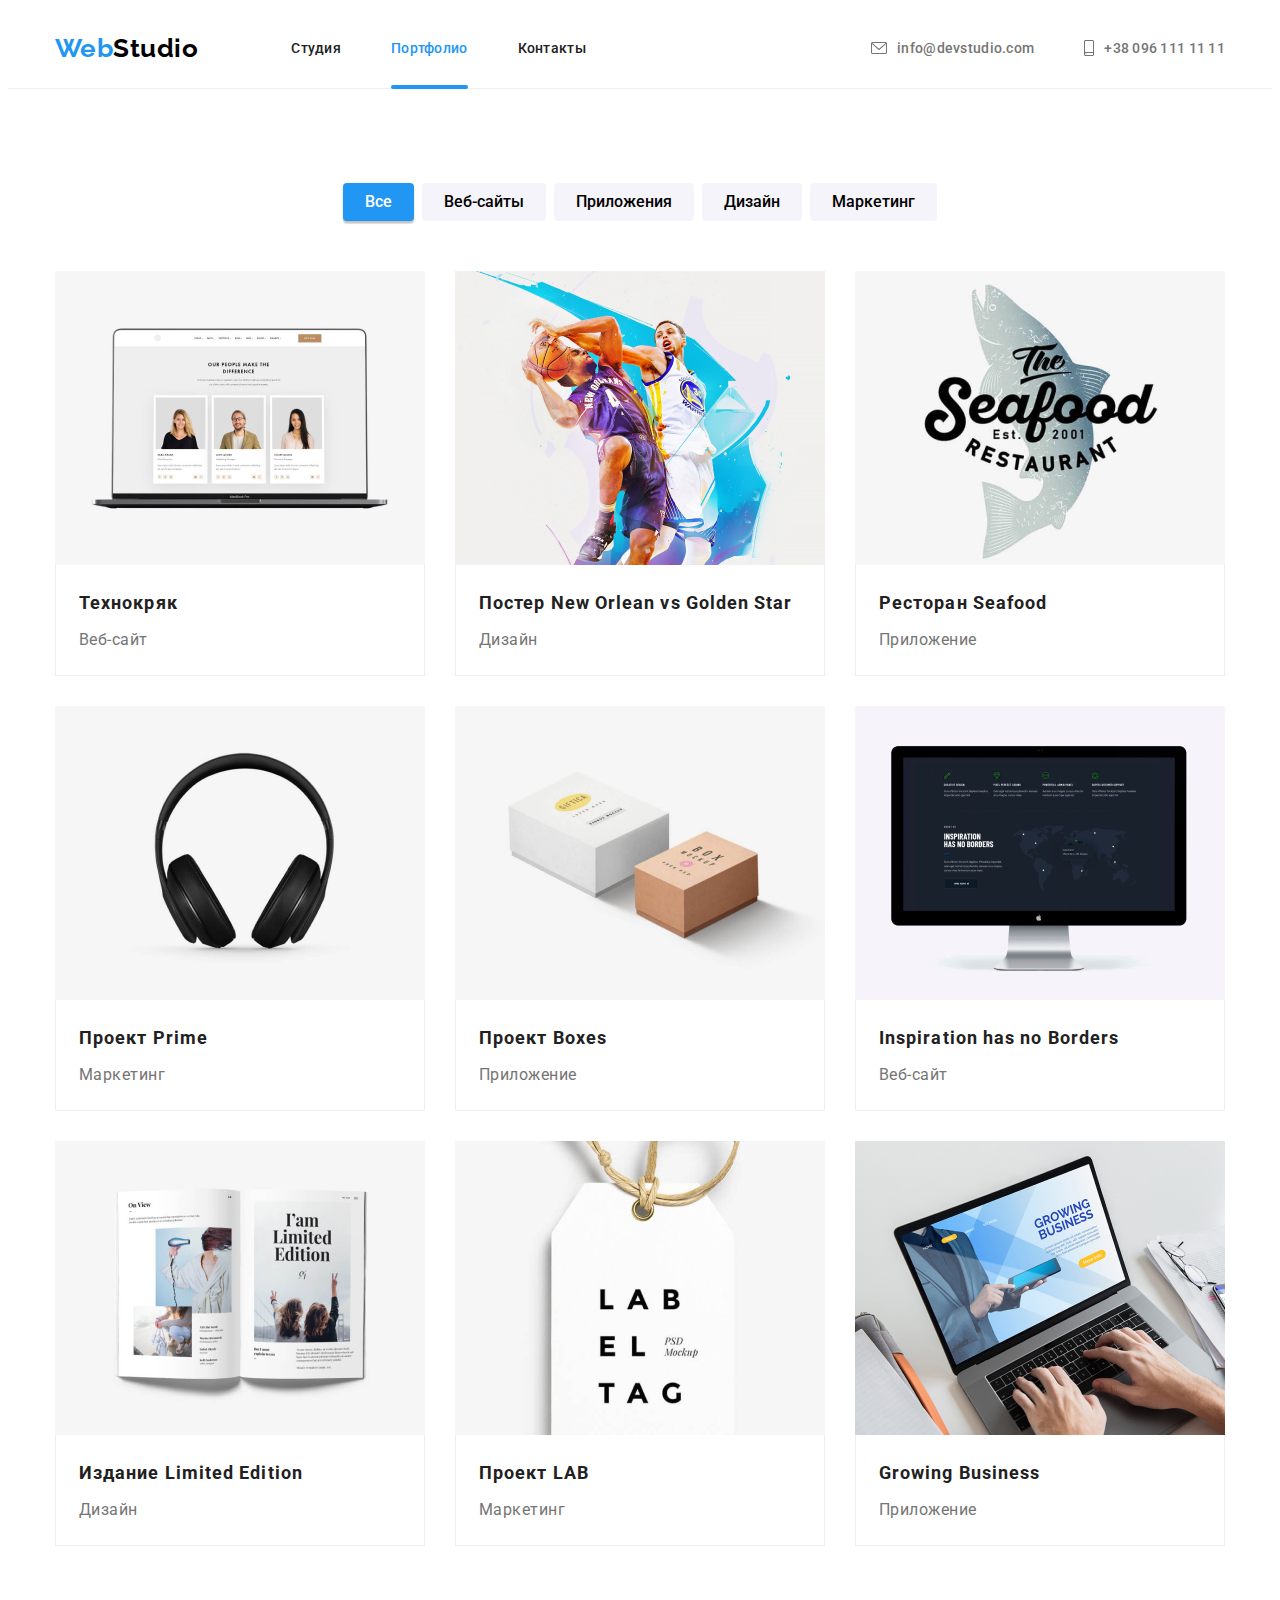
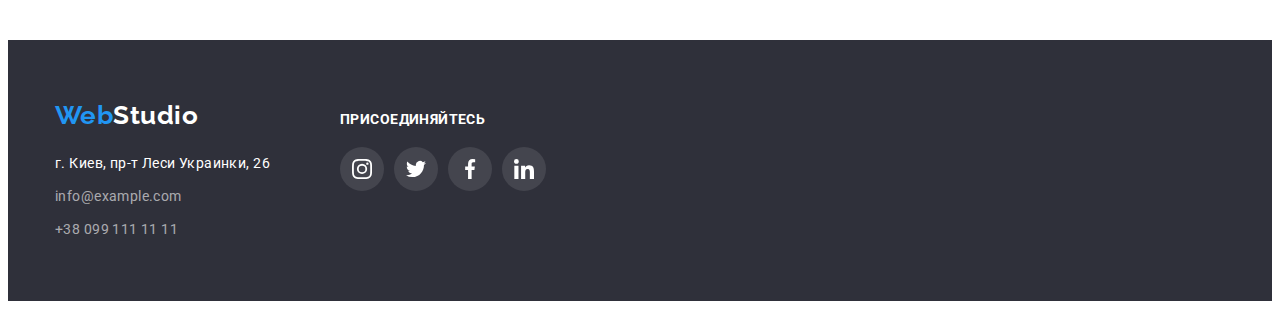
==== portfolio.html @ f6083e9a "create modal-form and form in footer" ====
<!DOCTYPE html>
<html lang="ru">
<head>
    <meta charset="UTF-8">
    <meta http-equiv="X-UA-Compatible" content="IE=edge">
    <meta name="viewport" content="width=device-width, initial-scale=1.0">
    <link rel="stylesheet" href="https://cdnjs.cloudflare.com/ajax/libs/modern-normalize/1.1.0/modern-normalize.min.css" integrity="sha512-wpPYUAdjBVSE4KJnH1VR1HeZfpl1ub8YT/NKx4PuQ5NmX2tKuGu6U/JRp5y+Y8XG2tV+wKQpNHVUX03MfMFn9Q==" crossorigin="anonymous" referrerpolicy="no-referrer" />
    <link rel="stylesheet" href="./styles.css">
    <link href="https://fonts.googleapis.com/css2?family=Raleway:wght@700&family=Roboto:wght@400;500;700;900&display=swap" rel="stylesheet">
    <title>Портфолио</title>
</head>
<body>
    <header>
        <div class="container header-alignment">
            <a href="./index.html" lang="en" class="link logo-header"><span class="logo-part">Web</span>Studio</a>
            <nav>
            <ul class="list menu-alignment">
                <li><a href="./index.html" class="link main-menu">Cтудия</a></li>
                <li><a href="./portfolio.html" class="link main-menu current">Портфолио</a></li>
                <li><a href="" class="link main-menu">Контакты</a></li>
            </ul>
            </nav>
            <ul class="list contacts-alignment">
                <li><a class="link contacts-header" href="mailto:info@devstudio.com"> 
                    <svg class="contacts-icon" width="16" height="12">
                        <use href="./images/sprite.svg#icon-mail"></use>
                    </svg>
                    info@devstudio.com</a></li>
                <li><a class="link contacts-header" href="tel:+380961111111">
                    <svg class="contacts-icon" width="10" height="16">
                        <use href="./images/sprite.svg#icon-tel"></use>
                    </svg>+38 096 111 11 11</a></li>
            </ul>
        </div>
    </header>
    <main>
        <section class="section">
            <div class="container">
                <h1 class="visually-hidden">Projects</h1>
                <ul class="list filters">
                    <li><button type="button" class="filter current-btn">Все</button></li>
                    <li><button type="button" class="filter">Веб-сайты</button></li>
                    <li><button type="button" class="filter">Приложения</button></li>
                    <li><button type="button" class="filter">Дизайн</button></li>
                    <li><button type="button" class="filter">Маркетинг</button></li>
                </ul>        
                <ul class="list projects">
                    <li class="project">
                        <a href="#" class="link project-link">
                            <div class="project-descr">
                                <img src="./images/portfolio/img1.jpg" alt="Технокряк" width="370" height="294">
                                <p class="overlay">Ресурс предлагает комплексные предложения с разным уровнем функционала и сервисов. Все это позволит посетителю получить исчерпывающие сведения о компании или частном лице.</p>
                            </div>
                            <div class="project-border">
                                <h2 class="project-header">Технокряк</h2>
                                <p class="project-paragraph">Веб-сайт</p>
                            </div>
                        </a>
                    </li>
                    <li class="project">
                        <a href="#" class="link project-link">
                            <div class="project-descr">
                                <img src="./images/portfolio/img2.jpg" alt="Постер New Orlean vs Golden Star" width="370" height="294">
                                <p class="overlay">Ресурс предлагает комплексные предложения с разным уровнем функционала и сервисов. Все это позволит посетителю получить исчерпывающие сведения о компании или частном лице.</p>
                            </div>                            
                            <div class="project-border">
                                <h2 class="project-header">Постер <span lang="en">New Orlean vs Golden Star</span></h2>
                                <p class="project-paragraph">Дизайн</p>
                            </div>
                        </a>
                    </li>
                    <li class="project">
                        <a href="#" class="link project-link">
                            <div class="project-descr">
                                <img src="./images/portfolio/img3.jpg" alt="Ресторан Seafood" width="370" height="294">
                                <p class="overlay">Ресурс предлагает комплексные предложения с разным уровнем функционала и сервисов. Все это позволит посетителю получить исчерпывающие сведения о компании или частном лице.</p>
                            </div>                            
                            <div class="project-border">
                                <h2 class="project-header">Ресторан <span lang="en">Seafood</span></h2>
                                <p class="project-paragraph">Приложение</p>
                            </div>
                        </a>
                    </li>
                    <li class="project">
                        <a href="#" class="link project-link">
                            <div class="project-descr">
                                <img src="./images/portfolio/img4.jpg" alt="Проект Prime" width="370" height="294">
                                <p class="overlay">Ресурс предлагает комплексные предложения с разным уровнем функционала и сервисов. Все это позволит посетителю получить исчерпывающие сведения о компании или частном лице.</p>
                            </div>                            
                            <div class="project-border">
                                <h2 class="project-header">Проект <span lang="en">Prime</span></h2>
                                <p class="project-paragraph">Маркетинг</p>
                            </div>
                        </a>
                    </li>
                    <li class="project">
                        <a href="#" class="link project-link">
                            <div class="project-descr">
                                <img src="./images/portfolio/img5.jpg" alt="Проект Boxes" width="370" height="294">
                                <p class="overlay">Ресурс предлагает комплексные предложения с разным уровнем функционала и сервисов. Все это позволит посетителю получить исчерпывающие сведения о компании или частном лице.</p>
                            </div>                            
                            <div class="project-border">
                                <h2 class="project-header">Проект <span lang="en">Boxes</span></h2>
                                <p class="project-paragraph">Приложение</p>
                            </div>
                        </a>
                    </li>
                    <li class="project">
                        <a href="#" class="link project-link">
                            <div class="project-descr">
                                <img src="./images/portfolio/img6.jpg" alt="Inspiration has no Borders" width="370" height="294">
                                <p class="overlay">Ресурс предлагает комплексные предложения с разным уровнем функционала и сервисов. Все это позволит посетителю получить исчерпывающие сведения о компании или частном лице.</p>
                            </div>            
                            <div class="project-border">
                                <h2 class="project-header" lang="en">Inspiration has no Borders</h2>
                                <p class="project-paragraph">Веб-сайт</p>
                            </div>
                        </a>
                    </li>
                    <li class="project">
                        <a href="#" class="link project-link">
                            <div class="project-descr">
                                <img src="./images/portfolio/img7.jpg" alt="Издание Limited Edition" width="370" height="294">
                                <p class="overlay">Ресурс предлагает комплексные предложения с разным уровнем функционала и сервисов. Все это позволит посетителю получить исчерпывающие сведения о компании или частном лице.</p>
                            </div>
                            <div class="project-border">
                                <h2 class="project-header">Издание <span lang="en">Limited Edition</span></h2>
                                <p class="project-paragraph">Дизайн</p>
                            </div>
                        </a>
                    </li>
                    <li class="project">
                        <a href="#" class="link project-link">
                            <div class="project-descr">
                                <img src="./images/portfolio/img8.jpg" alt="Проект LAB" width="370" height="294">
                                <p class="overlay">Ресурс предлагает комплексные предложения с разным уровнем функционала и сервисов. Все это позволит посетителю получить исчерпывающие сведения о компании или частном лице.</p>
                            </div>
                            <div class="project-border">
                                <h2 class="project-header">Проект <span lang="en">LAB</span></h2>
                                <p class="project-paragraph">Маркетинг</p> 
                            </div>                     
                        </a>
                    </li>
                    <li class="project">
                        <a href="#" class="link project-link">
                            <div class="project-descr">
                                <img src="./images/portfolio/img9.jpg" alt="Growing Business" width="370" height="294">
                                <p class="overlay">Ресурс предлагает комплексные предложения с разным уровнем функционала и сервисов. Все это позволит посетителю получить исчерпывающие сведения о компании или частном лице.</p>
                            </div>
                            <div class="project-border">
                                <h2 class="project-header" lang="en">Growing Business</h2>
                                <p class="project-paragraph">Приложение</p>   
                            </div>   
                        </a>
                    </li>
                </ul>
            </div>
        </section>
    </main>
    <footer>
        <div class="container footer-alignment">
            <div class="links-footer">
                <a href="./index.html" lang="en" class="link logo-footer"><span class="logo-part">Web</span>Studio</a>
                <address>
                <ul class="list">
                    <li><a href="https://goo.gl/maps/jvZkEeuZgT2ocz416" rel="noopener nofollow noreferrer" class="link adress-footer">г. Киев, пр-т Леси Украинки, 26</a></li>
                    <li class="contacts-list-footer"><a href="mailto:info@example.com" class="link contacts-footer">info@example.com</a></li>
                    <li class="contacts-list-footer"><a href="tel:+380991111111" class="link contacts-footer">+38 099 111 11 11</a></li>
                </ul>
                </address> 
            </div>   
            <div class="sn-footer">
                <h3 class="header-footer">присоединяйтесь</h3>
                <ul class="list social-networks">
                    <li><a href="#" class="link sn-footer-link">
                            <svg width="20" height="20">
                            <use href="./images/sprite.svg#icon-instagram"/></svg>
                        </a>
                    </li>
                    <li><a href="#" class="link sn-footer-link">
                            <svg width="20" height="20">
                            <use href="./images/sprite.svg#icon-twitter"/></svg>
                        </a>
                    </li>
                    <li><a href="#" class="link sn-footer-link">
                            <svg width="20" height="20">
                            <use href="./images/sprite.svg#icon-facebook"/></svg>
                        </a>
                    </li>
                    <li><a href="#" class="link sn-footer-link">
                            <svg width="20" height="20">
                            <use href="./images/sprite.svg#icon-linkedin"/></svg>
                        </a>
                    </li>
                </ul>
            </div>  
        </div>
    </footer> 
</body>
</html>
---- styles.css ----
html {
    box-sizing: border-box;
}

*,
*::after,
*::before {
    box-sizing: inherit;
}

body {
    font-family: 'Roboto', 'Raleway', sans-serif;
    color: #212121;
    letter-spacing: 0.03em;
}

p,
h1,
h2,
h3,
h4,
h5,
h6 {
    margin: 0;
}


ul,
ol{
    margin: 0;
    padding-left: 0;
}

img {
    display: block;
    max-width: 100%;
    height: auto;
}


.container {
    width: 1200px;
    margin-left: auto;
    margin-right: auto;
    padding-left: 15px;
    padding-right: 15px;
}

:root {
    --bgd-color: #2F303A;
    --translucent-bgd-color: rgba(47, 48, 58, 0.4);
    --label-bgd-color: rgba(47, 48, 58, 0.8);
    --accent-color: #2196F3;
    --special-color: #188CE8;
    --p-color: #757575;
    --milk-color: #F5F4FA;
    --main-color: #212121;
    --clear-gray-color: rgba(255, 255, 255, 0.6);
    --light-gray-color: rgba(238, 238, 238, 1);
    --translucent-white-color: rgba(255, 255, 255, 0.1);
    --white-color: #fff;
    --black-color: #000;
    --sn-icon-color: #AFB1B8;
    --overlay-color: rgba(33, 150, 243, 0.9);
    --backdrop-color: rgba(0, 0, 0, 0.2);
    --border-btn-color: rgba(0, 0, 0, 0.1);
    --border-input-color: rgba(33, 33, 33, 0.2);
    --placeholder-color: rgba(117, 117, 117, 0.5);
}

.section {
    padding-top: 94px;
    padding-bottom: 94px;
}

.no-padding {
    padding-top: 0;
}

.link {
    text-decoration: none;
    transition: color 250ms cubic-bezier(0.4, 0, 0.2, 1);
}


.list {
    list-style-type: none;
}

.visually-hidden {
    position: absolute;
    width: 1px;
    height: 1px;
    margin: -1px;
    border: 0;
    padding: 0;
    white-space: nowrap;
    clip-path: inset(100%);
    clip: rect(0 0 0 0);
    overflow: hidden;
}

header {
    border-bottom: 1px solid var(--light-gray-color);
}

.logo-header {
    color: var(--black-color);
    font-family: 'Raleway';
    font-weight: 700;
    font-size: 26px;
    line-height: 31px;
    margin-right:93px;
    padding: 25px 0 24px;
}

.logo-part {
    color: var(--accent-color);
}

.header-alignment {
    display: flex;
    align-items: center;
}

.menu-alignment {
    display: flex;
    gap: 50px;
}

.main-menu {
    position: relative;
    color: inherit;
    letter-spacing: 0.02em;
    font-weight: 500;
    font-size: 14px;
    line-height: 16px;
    display: block;
    padding: 32px 0;    
}

.main-menu::after {
    position: absolute;
    bottom: -1px;
    content: '';
    display: block;
    width: 100%;
    height: 4px;
    background-color: var(--accent-color);
    border-radius: 2px;
    opacity: 0;
    transform: scaleX(0);
    transition: transform 250ms cubic-bezier(0.4, 0, 0.2, 1), opacity 250ms cubic-bezier(0.4, 0, 0.2, 1);
}

.main-menu:hover::after {
    opacity: 1;
    transform: scaleX(1);
}

.link:hover,
.link:focus,
.current {
    color: var(--accent-color);
}

.current::after {
    position: absolute;
    bottom: -1px;
    content: '';
    display: block;
    width: 100%;
    height: 4px;
    background-color: var(--accent-color);
    border-radius: 2px;
    opacity: 1;
    transform: scaleX(1);
}


.contacts-alignment {
    display: flex;
    margin-left: auto;
    gap: 50px;
}

.contacts-header {
    color: var(--p-color);
    font-weight: 500;
    font-size: 14px;
    line-height: 16px;
    letter-spacing: 0.02em;
    display: flex;
    justify-content: center;
    align-items: center;
    padding: 32px 0;
}

.contacts-icon {
    margin-right: 10px;
    fill: currentColor;
    transition: fill 250ms cubic-bezier(0.4, 0, 0.2, 1);
}

.contacts-icon:hover,
.contacts-icon:focus {
    fill: currentColor;
}

.hero {
    background-color: var(--bgd-color);
    background-image:  
        linear-gradient(
            var(--translucent-bgd-color),
            var(--translucent-bgd-color)),
        url(./images/hero.jpg);
    max-width: 1600px; 
    margin-left: auto;
    margin-right: auto;
    text-align: center;
    padding: 200px 0;
}

.header-hero {
    font-weight: 900;
    font-size: 44px;
    line-height: 60px;
    color: var(--white-color);
    text-transform: uppercase;
    letter-spacing: 0.06em;
    margin-bottom: 30px;
}

.hero .container {
    width: 696px;
}

.hero-button {
    color: var(--white-color);
    background-color: var(--accent-color);
    cursor: pointer;
    border: none;
    box-shadow: 0px 4px 4px rgba(0, 0, 0, 0.15);
    border-radius: 4px;
    padding: 10px 32px;
    font-weight: 700;
    font-size: 16px;
    line-height: 30px;
    letter-spacing: 0.06em;
    font-family: inherit;
    transition: background-color 250ms cubic-bezier(0.4, 0, 0.2, 1);
}

.hero-button:hover
.hero-button:focus {
    background-color: var(--special-color);
}

.alignment {
    display: flex;
    gap: 30px;
}

.feature {
    flex-basis: calc((100% - 90px) / 4);
}

.feature-box {
    width: 100%;
    height: 120px;
    background-color: var(--milk-color);
    border-radius: 4px;
    margin-bottom: 30px;
    display: flex;
    justify-content: center;
    align-items: center;
}

.feature-header {
    font-weight: 700;
    font-size: 14px;
    line-height: 16px;
    text-transform: uppercase;
    width: 270px;
    margin-bottom: 10px;
}

.feature-paragraph {
    font-weight: 400;
    font-size: 14px;
    line-height: 24px;
    color: var(--p-color);
    width: 270px;
}

.employment {
    position: relative;
}

.label {
    position: absolute;
    bottom: 0;
    width: 100%;
    height: 70px;
    display: flex;
    align-items: center;
    justify-content: center;
    font-weight: 700;
    font-size: 14px;
    line-height: 16px;
    text-align: center;
    letter-spacing: 0.03em;
    text-transform: uppercase;
    color: var(--white-color);
    background-color: var(--label-bgd-color);
}

.index-header {
    font-weight: 700;
    font-size: 36px;
    line-height: 42px;
    text-align: center;
    margin-bottom: 50px;
}

.team {
    background-color: var(--milk-color);
}

.team-cards {
    padding: 30px 0;
}

.team-card {
    box-shadow: 0px 1px 3px rgba(0, 0, 0, 0.12), 0px 1px 1px rgba(0, 0, 0, 0.14), 0px 2px 1px rgba(0, 0, 0, 0.2);
    border-radius: 0px 0px 4px 4px;
    background-color: var(--white-color);
    text-align: center;
}

.team-name {
    font-weight: 500;
    font-size: 16px;
    line-height: 19px;
    margin-bottom: 10px;
}

.team-post {
    font-weight: 400;
    font-size: 16px;
    line-height: 19px;
    color: var(--p-color);
    margin-bottom: 16px;
}

.social-networks {
    display: flex;
    justify-content: center;
    gap: 10px;
}

.social-network {
    display: flex;
    justify-content: center;
    align-items: center;
    background-color: inherit;
    width: 44px;
    height: 44px;
    border-radius: 50%;
    transition: background-color 250ms cubic-bezier(0.4, 0, 0.2, 1);
}

.social-network:hover,
.social-network:focus {
    background-color: var(--accent-color);
}

.sn-icon {
    fill: var(--sn-icon-color);
    transition: fill 250ms cubic-bezier(0.4, 0, 0.2, 1);
}

.social-network:hover .sn-icon,
.social-network:focus .sn-icon{
    fill: var(--white-color);
}

.clients {
    display: flex;
    justify-content: center;
    gap: 30px;
}

.client {
    height: 92px;
    flex-basis: calc((100% - 150px) / 6)
}

.client-link {
    width: 100%;
    height: 100%;
    border: 1px solid var(--sn-icon-color);
    border-radius: 4px;
    outline: transparent;
    display: flex;
    justify-content: center;
    align-items: center;
    transition: border-color 250ms cubic-bezier(0.4, 0, 0.2, 1);
}

.client-link:hover,
.client-link:focus {
    border-color: var(--accent-color);
}

.client-icon {
    fill: var(--sn-icon-color);
    transition: fill 250ms cubic-bezier(0.4, 0, 0.2, 1);
}

.client-link:hover .client-icon,
.client-link:focus .client-icon {
    fill: currentColor;
}

footer {
    background-color: var(--bgd-color);
    padding: 60px 0;
}

.footer-alignment {
    display: flex;
    align-items: baseline;
}

.links-footer {
    margin-right: 70px;
}

.logo-footer {
    color: var(--white-color);
    font-family: 'Raleway';
    font-weight: 700;
    font-size: 26px;
    line-height: 31px;
    display: block;
    margin-bottom: 20px;
}

.contacts-footer {
    font-family: inherit;
    font-style: normal;
    font-weight: 400;
    font-size: 14px;
    line-height: 24px;
    letter-spacing: 0.03em;
    color: var(--clear-gray-color);
    display: block;
}

.contacts-list-footer {
    margin-top: 9px;
}

.adress-footer {
    color: var(--white-color);
    display: flex;
    font-family: inherit;
    font-style: normal;
    margin-top: 20px;
    font-weight: 400;
    font-size: 14px;
    line-height: 24px;
    letter-spacing: 0.03em;
    color: var(--white-color);
}

.sn-footer {
    display: flex;
    flex-direction: column;
}

.header-footer {
    font-weight: 700;
    font-size: 14px;
    line-height: 16px;
    letter-spacing: 0.03em;
    text-transform: uppercase;
    color: var(--white-color);
    margin-bottom: 20px;
}

.sn-footer-link {
    display: flex;
    justify-content: center;
    align-items: center;
    background-color: var(--translucent-white-color);
    fill: var(--white-color);
    width: 44px;
    height: 44px;
    border-radius: 50%;
    transition: background-color 250ms cubic-bezier(0.4, 0, 0.2, 1);
}

.sn-footer-link:hover,
.sn-footer-link:focus {
    background-color: var(--accent-color);
}

.footer-form {
    display: flex;
    justify-content: center;
}

.filters {
    display: flex;
    justify-content: center;
    margin-bottom: 50px;
    gap: 8px;
}

.filter {
    cursor: pointer;
    background-color: var(--milk-color);
    border-radius: 4px;
    border: none;
    padding: 6px 22px;
    font-weight: 500;
    font-size: 16px;
    line-height: 26px;
    text-align: center;
    font-family: inherit;
    transition: color 250ms cubic-bezier(0.4, 0, 0.2, 1), background-color 250ms cubic-bezier(0.4, 0, 0.2, 1), box-shadow 250ms cubic-bezier(0.4, 0, 0.2, 1);
}

.filter:focus,
.filter:hover,
.current-btn {
    color: var(--white-color);
    background-color: var(--accent-color);
    box-shadow: 0px 3px 1px rgba(0, 0, 0, 0.1), 0px 1px 2px rgba(0, 0, 0, 0.08), 0px 2px 2px rgba(0, 0, 0, 0.12);
}

.projects {
    display: flex;
    flex-wrap: wrap;
    gap: 30px;
}

.project {
    flex-basis: calc((100% - 60px) / 3);
}

.project-border {
    border: 1px solid var(--light-gray-color);
    background-color: var(--white-color);
    border-top: none;
    padding: 20px 23px;
}

.project-link {
    display: block;
    transition: box-shadow 250ms cubic-bezier(0.4, 0, 0.2, 1);
}

.project-link:hover,
.project-link:focus {
    box-shadow: 0px 1px 1px rgba(0, 0, 0, 0.12), 0px 4px 4px rgba(0, 0, 0, 0.06), 1px 4px 6px rgba(0, 0, 0, 0.16);
}

.project-descr{
    position: relative;
    overflow: hidden;
    width: 370px;
    height: 294px;
}

.overlay {
    position: absolute;
    bottom: 0;
    padding: 63px 24px;
    font-weight: 400;
    font-size: 18px;
    line-height: 28px;
    letter-spacing: 0.03em;
    color: var(--white-color);
    background-color: var(--overlay-color);
    width: 100%;
    height: 100%;    
    transform: translateY(100%);
    transition: transform 250ms cubic-bezier(0.4, 0, 0.2, 1);;
}

.project-link:hover .overlay,
.project-link:focus .overlay {
    transform: translateY(0);
}


.project-header {
    font-weight: 700;
    font-size: 18px;
    line-height: 36px;
    letter-spacing: 0.06em;
    color: var(--main-color);
    text-align: left;
    margin-bottom: 4px;
}

.project-paragraph {
    font-weight: 400;
    font-size: 16px;
    line-height: 30px;
    color: var(--p-color);
}

.backdrop {
    position: fixed;
    top: 0;
    left: 0;
    width: 100%;
    height: 100%;
    background-color: var(--backdrop-color);
    opacity: 1;
    transition: opacity 250ms cubic-bezier(0.4, 0, 0.2, 1);
}

.backdrop.is-hidden {
    opacity: 0;
    pointer-events: none;
}

.modal {
    position: absolute;
    top: 50%;
    left: 50%;
    display: flex;
    flex-direction: column;
    width: 528px;
    height: 581px;
    padding: 40px;
    background: var(--white-color);
    box-shadow: 0px 1px 3px rgba(0, 0, 0, 0.12), 0px 1px 1px rgba(0, 0, 0, 0.14), 0px 2px 1px rgba(0, 0, 0, 0.2);
    border-radius: 4px;
    transform: translate(-50%,-50%);
    transition: transform 250ms cubic-bezier(0.4, 0, 0.2, 1);
}

.backdrop.is-hidden .modal {
    transform: translate(-50%, -100%);
}

.close-button {
    position: absolute;
    top: 8px;
    right: 8px;
    width: 30px;
    height: 30px;
    padding: 6px;
    border: 1px solid var(--border-btn-color);
    border-radius: 50%;
    background: var(--white-color);
    cursor: pointer;
}

.close-icon {
    fill: var(--black-color);
    transition: fill 250ms cubic-bezier(0.4, 0, 0.2, 1);
}

.close-button:hover .close-icon,
.close-button:focus .close-icon {
    fill: var(--accent-color);
}

.modal-header {
    text-align: center;
    font-weight: 700;
    font-size: 20px;
    line-height: 23px;
    letter-spacing: 0.03em;
    margin-bottom: 12px;
}

.modal-form {
}

.form-div {
    position: relative;
    display: flex;
    flex-direction: column;
    gap: 4px;
    margin-bottom: 10px;
}

.form-input {
    width: 100%;
    height: 40px;
    padding: 0 12px 0 42px;
    border: 1px solid var(--border-input-color);
    border-radius: 4px;
    cursor: pointer;
    font-weight: 400;
    font-size: 14px;
    line-height: 14px;
    letter-spacing: 0.01em;
    color: var(--main-color);
}

.form-input::placeholder {
    font-weight: 400;
    font-size: 12px;
    line-height: 14px;
    letter-spacing: 0.01em;
    color: var(--main-color);
}

.form-label {
    font-weight: 400;
    font-size: 12px;
    line-height: 14px;
    letter-spacing: 0.01em;
    color: var(--p-color);
    cursor: pointer;
}

.modal-icon {
    position: absolute;
    left: 12px;
    bottom: 11px;
    fill: var(--main-color);
}


.comment-input {
    resize: none;
    width: 100%;
    height: 120px;
    padding: 12px 16px;
    border: 1px solid var(--border-input-color);
    border-radius: 4px;
    font-weight: 400;
    font-size: 14px;
    line-height: 14px;
    letter-spacing: 0.01em;
}

.form-input:hover,
.form-input:focus,
.comment-input:hover,
.comment-input:focus {
    outline: none;
    border-color: var(--accent-color);
}

.form-div:hover .modal-icon,
.form-div:focus .modal-icon {
    fill: var(--accent-color);
}

.comment-input::placeholder {
    font-weight: 400;
    font-size: 12px;
    line-height: 14px;
    letter-spacing: 0.01em;
    color: var(--placeholder-color);
}

.check-div {
    margin-top: 20px;
    margin-bottom: 30px;
}

.check{
    font-weight: 400;
    font-size: 14px;
    line-height: 24px;
    letter-spacing: 0.03em;
    color: var(--p-color);
    display: flex;
    justify-content: center;
    align-items: center;
}

.check-icon {
    display: block;
    width: 16px;
    height: 15px;
    background-image: url(./images/sprite.svg#icon-nocheck);

    background-size: contain;
}

.checkbox:checked + .check-icon {
    background-color: var(--accent-color);
    background-image: url(./images/sprite.svg#icon-check) var(--white-color);
    background-size: contain;
}

.agreement {
    color: var(--accent-color);
}

.send-button {
    display: block;
    margin: 0 auto;
    padding: 10px 56px;
    font-weight: 700;
    font-size: 16px;
    line-height: 30px;
    background-color: var(--accent-color);
    box-shadow: 0px 4px 4px rgba(0, 0, 0, 0.15);
    border: 0px;
    border-radius: 4px;
    text-align: center;
    letter-spacing: 0.06em;
    color: var(--white-color);
    cursor: pointer;
}

.send-button:hover,
.send-button:focus {
    background-color: var(--special-color);
}
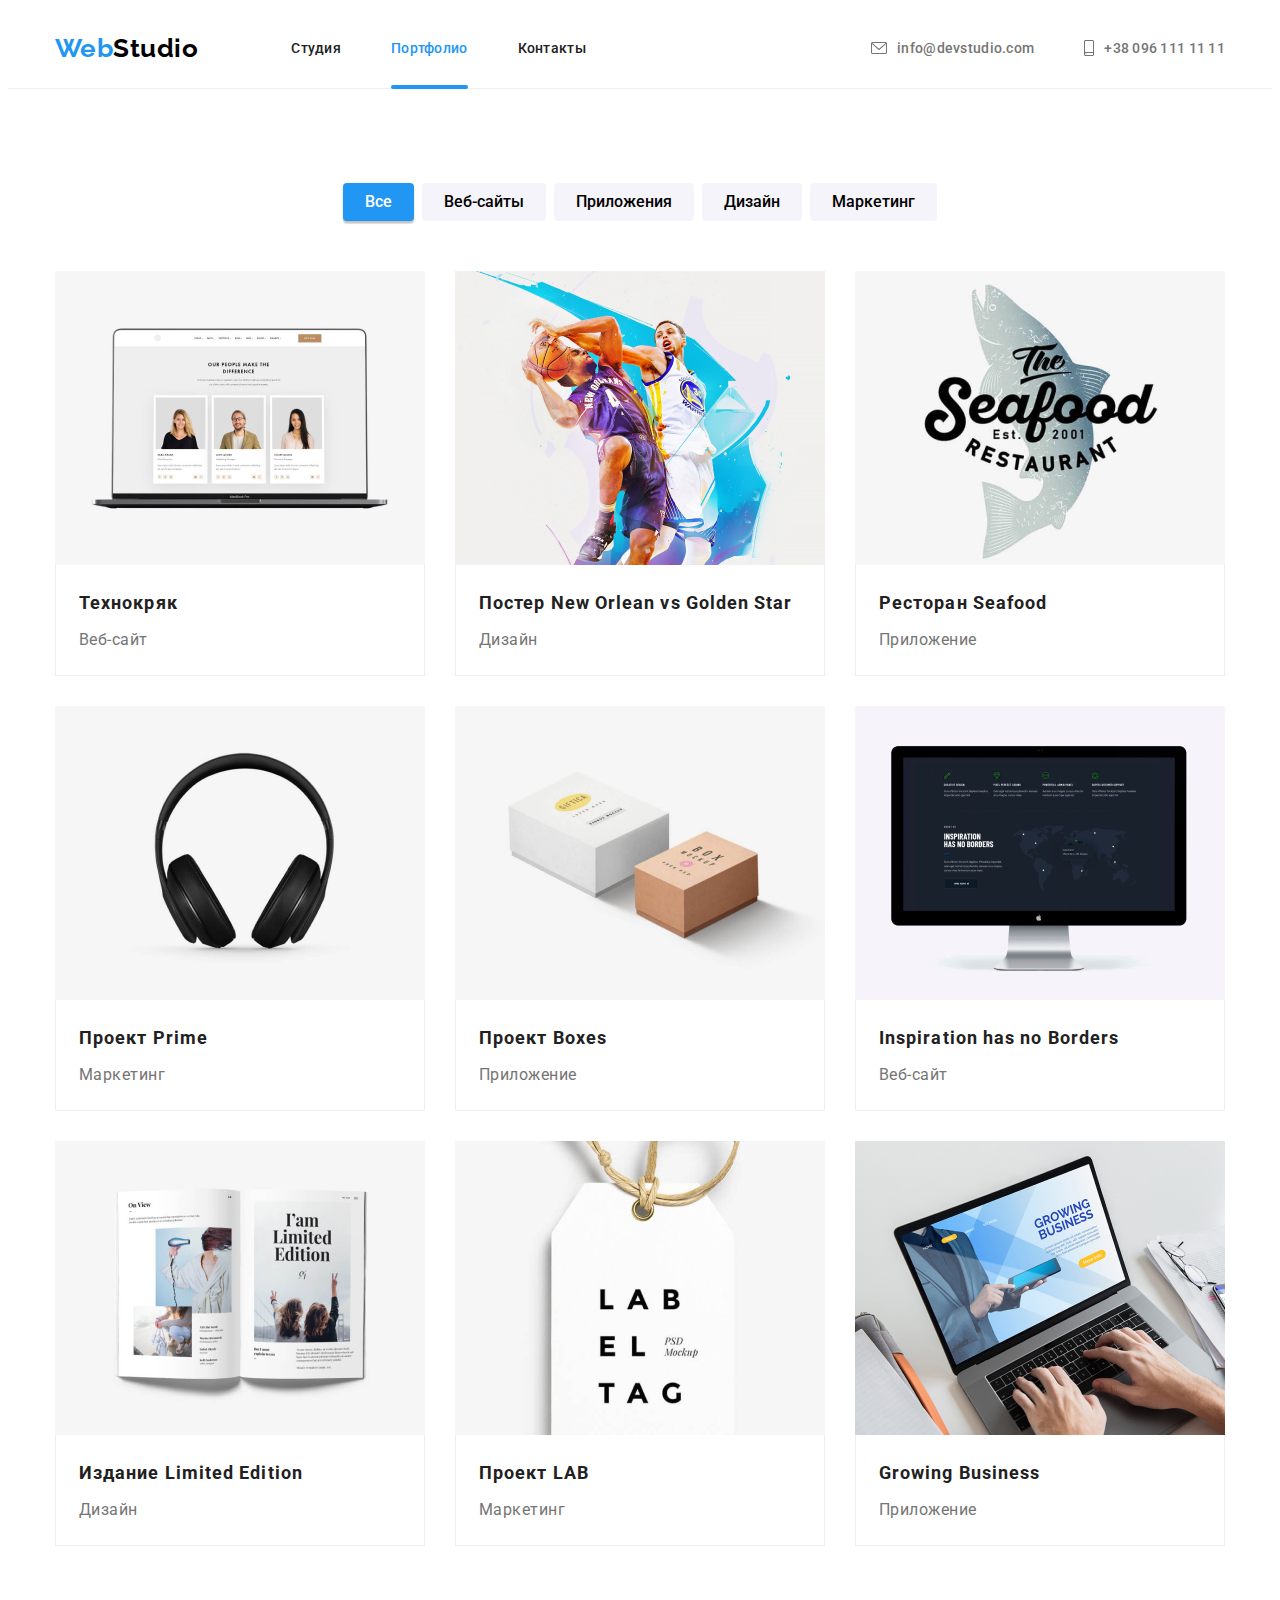
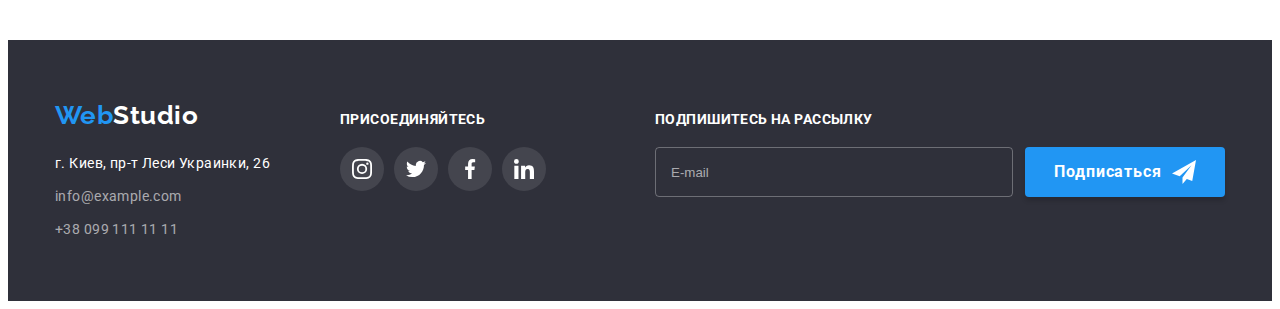
==== commit 4d29eb9a: "finish project" ====
--- a/portfolio.html
+++ b/portfolio.html
@@ -193,7 +193,20 @@
                         </a>
                     </li>
                 </ul>
-            </div>  
+            </div>            
+            <div class="send">
+                <strong class="header-footer">подпишитесь на рассылку</strong>
+                <form class="send-form">
+                    <label>
+                        <input type="email" name="email" class="send-email" placeholder="E-mail" required>
+                    </label>
+                    <button type="submit" class="send-button">
+                            Подписаться
+                            <svg width="24" height="24">
+                                <use href="./images/sprite.svg#icon-send"/></svg>
+                    </button>
+                </form>
+            </div>
         </div>
     </footer> 
 </body>
--- a/styles.css
+++ b/styles.css
@@ -56,6 +56,7 @@
     --milk-color: #F5F4FA;
     --main-color: #212121;
     --clear-gray-color: rgba(255, 255, 255, 0.6);
+    --email-border-color: rgba(255, 255, 255, 0.3);
     --light-gray-color: rgba(238, 238, 238, 1);
     --translucent-white-color: rgba(255, 255, 255, 0.1);
     --white-color: #fff;
@@ -66,6 +67,7 @@
     --border-btn-color: rgba(0, 0, 0, 0.1);
     --border-input-color: rgba(33, 33, 33, 0.2);
     --placeholder-color: rgba(117, 117, 117, 0.5);
+    --button-shadow-color: rgba(0, 0, 0, 0.15);
 }
 
 .section {
@@ -81,7 +83,6 @@
     text-decoration: none;
     transition: color 250ms cubic-bezier(0.4, 0, 0.2, 1);
 }
-
 
 .list {
     list-style-type: none;
@@ -251,8 +252,12 @@
     transition: background-color 250ms cubic-bezier(0.4, 0, 0.2, 1);
 }
 
-.hero-button:hover
-.hero-button:focus {
+.hero-button:hover,
+.hero-button:focus,
+.send-button:hover,
+.send-button:focus,
+.modal-button:hover,
+.modal-button:focus {
     background-color: var(--special-color);
 }
 
@@ -507,9 +512,73 @@
     background-color: var(--accent-color);
 }
 
+.send {
+    margin-left: auto;
+    display: flex;
+    flex-direction: column;
+}
+
+.send-form {
+    display: flex;
+    flex-direction: row;
+    align-items: center;
+    gap: 12px;
+}
+
+.send-email {
+    width: 358px;
+    height: 50px;
+    padding: 16px 15px;
+    background-color: inherit;
+    border: 1px solid var(--email-border-color);
+    border-radius: 4px;
+    color: var(--white-color);
+    cursor: pointer;
+    transition: border-color 250ms cubic-bezier(0.4, 0, 0.2, 1);
+}
+
+.send-email:hover,
+.send-email:focus,
+.form-input:hover,
+.form-input:focus,
+.comment-input:hover,
+.comment-input:focus {
+    outline: none;
+    border-color: var(--accent-color);
+}
+
+.send-email::placeholder {
+    color: var(--clear-gray-color);
+}
+
+.send-button {
+    cursor: pointer;
+    display: flex;
+    justify-content: center;
+    width: 200px;
+    height: 50px;
+    padding: 10px 28px;
+    gap: 10px;
+    font-family: inherit;
+    font-weight: 700;
+    font-size: 16px;
+    line-height: 30px;
+    display: flex;
+    align-items: center;
+    text-align: center;
+    letter-spacing: 0.06em;
+    color: var(--white-color);
+    fill: currentColor;
+    background-color: var(--accent-color);
+    box-shadow: 0px 4px 4px var(--button-shadow-color);
+    border-radius: 4px;
+    border: none;
+}
+
 .footer-form {
     display: flex;
     justify-content: center;
+    gap: 12px;
 }
 
 .filters {
@@ -682,9 +751,6 @@
     margin-bottom: 12px;
 }
 
-.modal-form {
-}
-
 .form-div {
     position: relative;
     display: flex;
@@ -705,6 +771,7 @@
     line-height: 14px;
     letter-spacing: 0.01em;
     color: var(--main-color);
+    transition: border-color 250ms cubic-bezier(0.4, 0, 0.2, 1);
 }
 
 .form-input::placeholder {
@@ -729,8 +796,13 @@
     left: 12px;
     bottom: 11px;
     fill: var(--main-color);
-}
-
+    transition: fill 250ms cubic-bezier(0.4, 0, 0.2, 1);
+}
+
+.form-div:hover .modal-icon,
+.form-div:focus .modal-icon {
+    fill: var(--accent-color);
+}
 
 .comment-input {
     resize: none;
@@ -743,19 +815,7 @@
     font-size: 14px;
     line-height: 14px;
     letter-spacing: 0.01em;
-}
-
-.form-input:hover,
-.form-input:focus,
-.comment-input:hover,
-.comment-input:focus {
-    outline: none;
-    border-color: var(--accent-color);
-}
-
-.form-div:hover .modal-icon,
-.form-div:focus .modal-icon {
-    fill: var(--accent-color);
+    transition: border-color 250ms cubic-bezier(0.4, 0, 0.2, 1);
 }
 
 .comment-input::placeholder {
@@ -769,39 +829,55 @@
 .check-div {
     margin-top: 20px;
     margin-bottom: 30px;
-}
-
-.check{
+    text-align: center;
+}
+
+.checkbox {
+    position: absolute;
+    width: 1px;
+    height: 1px;
+    margin: -1px;
+    border: 0;
+    padding: 0;
+    white-space: nowrap;
+    clip-path: inset(100%);
+    clip: rect(0 0 0 0);
+    overflow: hidden;
+}
+
+.check-label {
+    cursor: pointer;
+    display: flex;
+    align-items: center;
+    justify-content: center;
+    font-style: normal;
     font-weight: 400;
     font-size: 14px;
     line-height: 24px;
     letter-spacing: 0.03em;
     color: var(--p-color);
-    display: flex;
-    justify-content: center;
-    align-items: center;
 }
 
 .check-icon {
-    display: block;
+    margin-right: 7px;
+    display: inline-block;
     width: 16px;
     height: 15px;
-    background-image: url(./images/sprite.svg#icon-nocheck);
-
-    background-size: contain;
-}
-
-.checkbox:checked + .check-icon {
-    background-color: var(--accent-color);
-    background-image: url(./images/sprite.svg#icon-check) var(--white-color);
-    background-size: contain;
-}
-
-.agreement {
+    background-image: url(./images/nocheck.svg);
+    transition: background-image 250ms cubic-bezier(0.4, 0, 0.2, 1);
+}
+
+.checkbox:checked + .check-icon,
+.checkbox:hover + .check-icon {
+    background-image: url(./images/check.svg);
+}
+
+.check-link {
     color: var(--accent-color);
-}
-
-.send-button {
+    text-decoration: underline;
+}
+
+.modal-button {
     display: block;
     margin: 0 auto;
     padding: 10px 56px;
@@ -816,9 +892,5 @@
     letter-spacing: 0.06em;
     color: var(--white-color);
     cursor: pointer;
-}
-
-.send-button:hover,
-.send-button:focus {
-    background-color: var(--special-color);
-}+    transition: background-color 250ms cubic-bezier(0.4, 0, 0.2, 1);
+}
